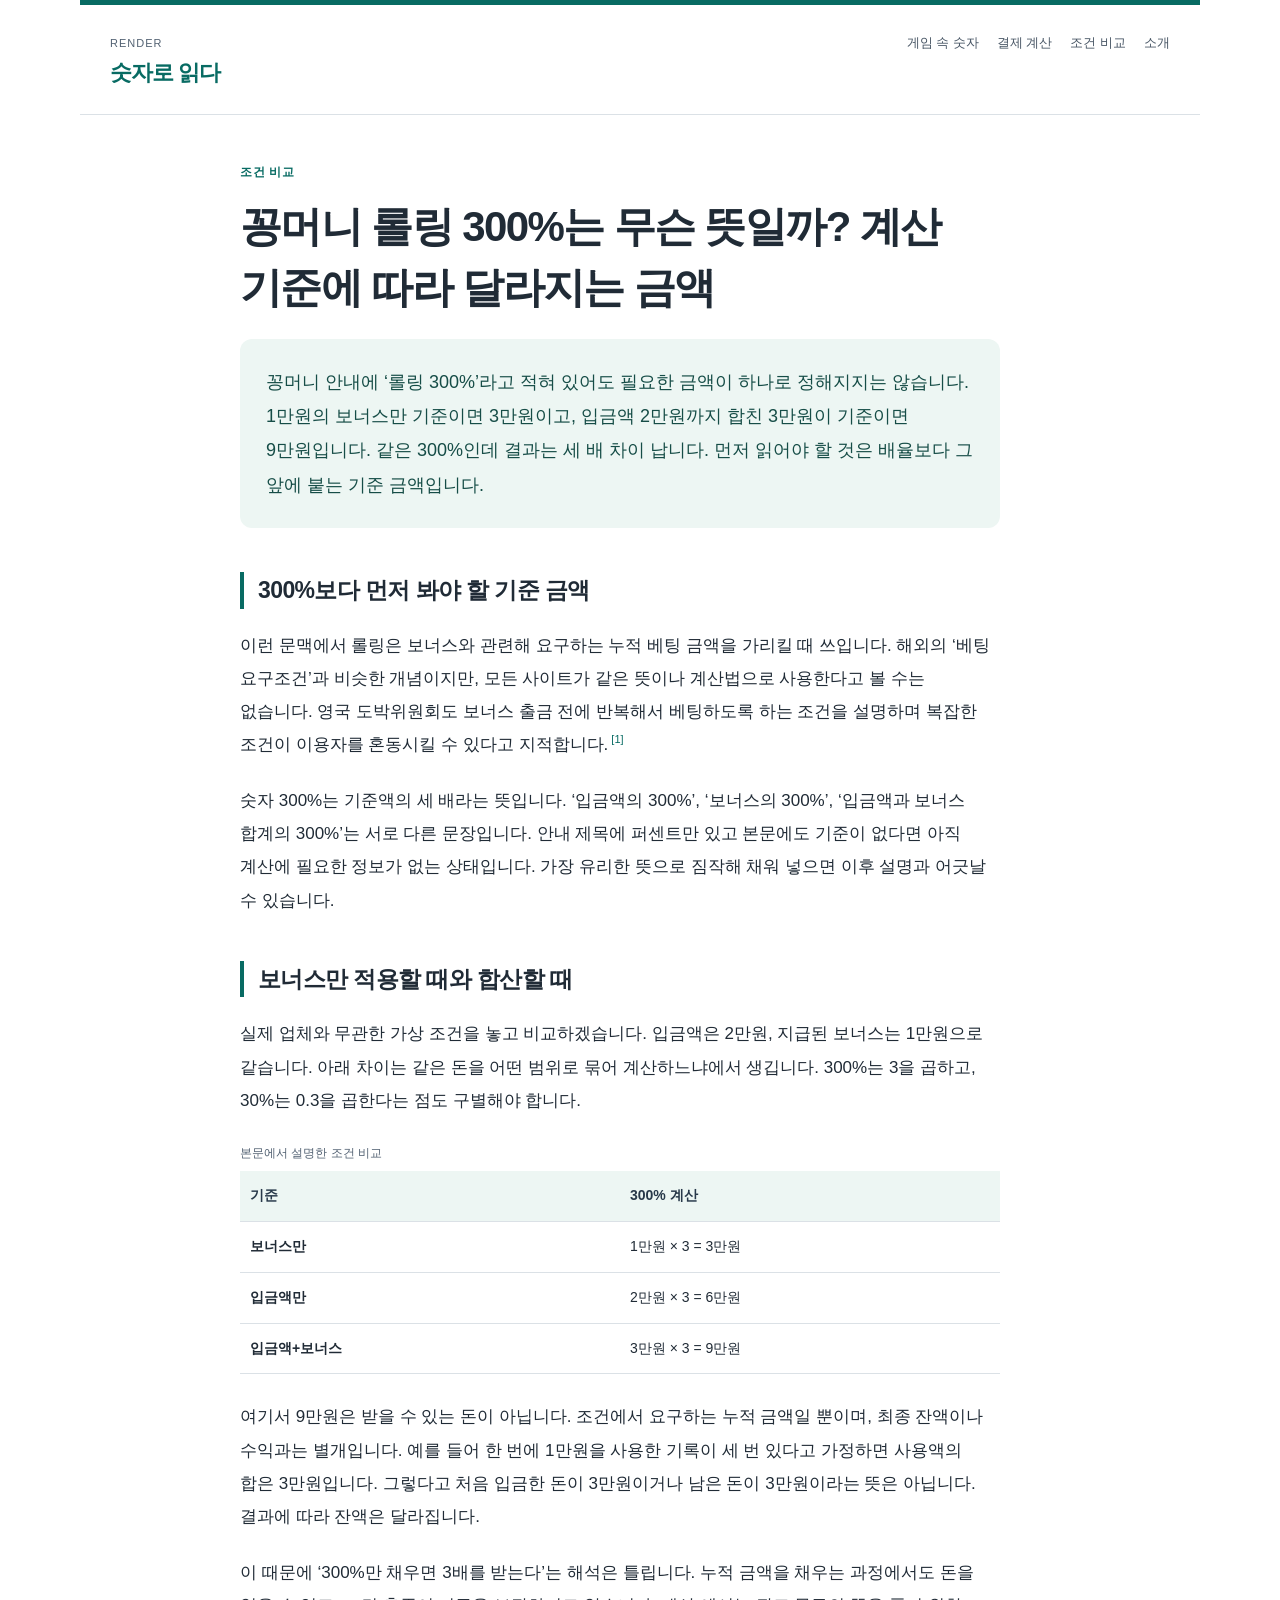
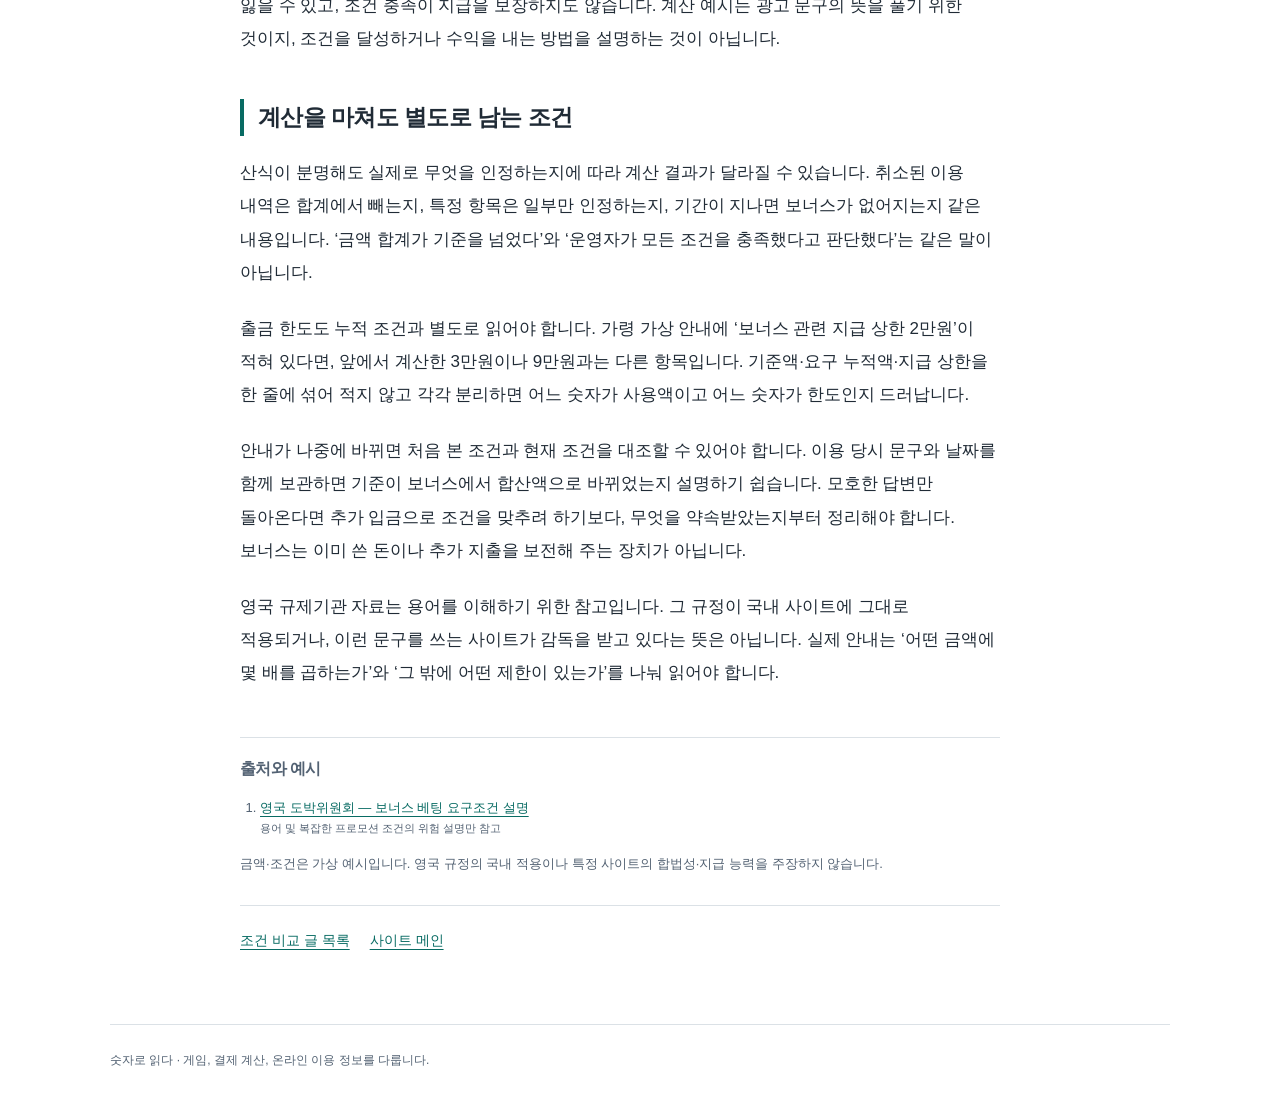
==== P016-M1-02.html @ 95b78f65 "Publish reviewed articles for Sujaro Ikda" ====
<!DOCTYPE html>

<html lang="ko"><head><meta charset="utf-8"/><meta content="width=device-width,initial-scale=1" name="viewport"/><meta content="light" name="color-scheme"/><meta content="noindex,nofollow" name="robots"/><title>꽁머니 롤링 300%는 무슨 뜻일까? 계산 기준에 따라 달라지는 금액 | 숫자로 읽다</title><meta content="보너스만 기준인지 입금액까지 포함하는지에 따라 산식이 달라진다. 누적 이용금액은 출금액이나 수익이 아니다." name="description"/><link href="style.css" rel="stylesheet"/></head><body class="P016"><header class="sitehead"><div><div class="platform">Render</div><a class="brand" href="index.html">숫자로 읽다</a></div><nav aria-label="주 메뉴"><a href="games.html">게임 속 숫자</a><a href="money.html">결제 계산</a><a href="online.html">조건 비교</a><a href="about.html">소개</a></nav></header><main class="layout"><aside class="rail"><strong>이 글에서 다룰 내용</strong><ol><li><a href="#section-1">300%보다 먼저 봐야 할 기준 금액</a></li><li><a href="#section-2">보너스만 적용할 때와 합산할 때</a></li><li><a href="#section-3">계산을 마쳐도 별도로 남는 조건</a></li></ol></aside><article class="article"><div class="eyebrow">조건 비교</div><h1>꽁머니 롤링 300%는 무슨 뜻일까? 계산 기준에 따라 달라지는 금액</h1><div class="prose"><p class="intro" data-body="">꽁머니 안내에 ‘롤링 300%’라고 적혀 있어도 필요한 금액이 하나로 정해지지는 않습니다. 1만원의 보너스만 기준이면 3만원이고, 입금액 2만원까지 합친 3만원이 기준이면 9만원입니다. 같은 300%인데 결과는 세 배 차이 납니다. 먼저 읽어야 할 것은 배율보다 그 앞에 붙는 기준 금액입니다.</p><section><h2 id="section-1">300%보다 먼저 봐야 할 기준 금액</h2><p data-body="">이런 문맥에서 롤링은 보너스와 관련해 요구하는 누적 베팅 금액을 가리킬 때 쓰입니다. 해외의 ‘베팅 요구조건’과 비슷한 개념이지만, 모든 사이트가 같은 뜻이나 계산법으로 사용한다고 볼 수는 없습니다. 영국 도박위원회도 보너스 출금 전에 반복해서 베팅하도록 하는 조건을 설명하며 복잡한 조건이 이용자를 혼동시킬 수 있다고 지적합니다.<sup><a aria-label="출처 1" href="#source-1">[1]</a></sup></p><p data-body="">숫자 300%는 기준액의 세 배라는 뜻입니다. ‘입금액의 300%’, ‘보너스의 300%’, ‘입금액과 보너스 합계의 300%’는 서로 다른 문장입니다. 안내 제목에 퍼센트만 있고 본문에도 기준이 없다면 아직 계산에 필요한 정보가 없는 상태입니다. 가장 유리한 뜻으로 짐작해 채워 넣으면 이후 설명과 어긋날 수 있습니다.</p></section><section><h2 id="section-2">보너스만 적용할 때와 합산할 때</h2><p data-body="">실제 업체와 무관한 가상 조건을 놓고 비교하겠습니다. 입금액은 2만원, 지급된 보너스는 1만원으로 같습니다. 아래 차이는 같은 돈을 어떤 범위로 묶어 계산하느냐에서 생깁니다. 300%는 3을 곱하고, 30%는 0.3을 곱한다는 점도 구별해야 합니다.</p><table><caption>본문에서 설명한 조건 비교</caption><thead><tr><th data-body="" scope="col">기준</th><th data-body="" scope="col">300% 계산</th></tr></thead><tbody><tr><td data-body="">보너스만</td><td data-body="">1만원 × 3 = 3만원</td></tr><tr><td data-body="">입금액만</td><td data-body="">2만원 × 3 = 6만원</td></tr><tr><td data-body="">입금액+보너스</td><td data-body="">3만원 × 3 = 9만원</td></tr></tbody></table><p data-body="">여기서 9만원은 받을 수 있는 돈이 아닙니다. 조건에서 요구하는 누적 금액일 뿐이며, 최종 잔액이나 수익과는 별개입니다. 예를 들어 한 번에 1만원을 사용한 기록이 세 번 있다고 가정하면 사용액의 합은 3만원입니다. 그렇다고 처음 입금한 돈이 3만원이거나 남은 돈이 3만원이라는 뜻은 아닙니다. 결과에 따라 잔액은 달라집니다.</p><p data-body="">이 때문에 ‘300%만 채우면 3배를 받는다’는 해석은 틀립니다. 누적 금액을 채우는 과정에서도 돈을 잃을 수 있고, 조건 충족이 지급을 보장하지도 않습니다. 계산 예시는 광고 문구의 뜻을 풀기 위한 것이지, 조건을 달성하거나 수익을 내는 방법을 설명하는 것이 아닙니다.</p></section><section><h2 id="section-3">계산을 마쳐도 별도로 남는 조건</h2><p data-body="">산식이 분명해도 실제로 무엇을 인정하는지에 따라 계산 결과가 달라질 수 있습니다. 취소된 이용 내역은 합계에서 빼는지, 특정 항목은 일부만 인정하는지, 기간이 지나면 보너스가 없어지는지 같은 내용입니다. ‘금액 합계가 기준을 넘었다’와 ‘운영자가 모든 조건을 충족했다고 판단했다’는 같은 말이 아닙니다.</p><p data-body="">출금 한도도 누적 조건과 별도로 읽어야 합니다. 가령 가상 안내에 ‘보너스 관련 지급 상한 2만원’이 적혀 있다면, 앞에서 계산한 3만원이나 9만원과는 다른 항목입니다. 기준액·요구 누적액·지급 상한을 한 줄에 섞어 적지 않고 각각 분리하면 어느 숫자가 사용액이고 어느 숫자가 한도인지 드러납니다.</p><p data-body="">안내가 나중에 바뀌면 처음 본 조건과 현재 조건을 대조할 수 있어야 합니다. 이용 당시 문구와 날짜를 함께 보관하면 기준이 보너스에서 합산액으로 바뀌었는지 설명하기 쉽습니다. 모호한 답변만 돌아온다면 추가 입금으로 조건을 맞추려 하기보다, 무엇을 약속받았는지부터 정리해야 합니다. 보너스는 이미 쓴 돈이나 추가 지출을 보전해 주는 장치가 아닙니다.</p><p data-body="">영국 규제기관 자료는 용어를 이해하기 위한 참고입니다. 그 규정이 국내 사이트에 그대로 적용되거나, 이런 문구를 쓰는 사이트가 감독을 받고 있다는 뜻은 아닙니다. 실제 안내는 ‘어떤 금액에 몇 배를 곱하는가’와 ‘그 밖에 어떤 제한이 있는가’를 나눠 읽어야 합니다.</p></section></div><aside class="sources"><h2>출처와 예시</h2><ol><li id="source-1"><a href="https://www.gamblingcommission.gov.uk/news/article/gambling-promotions-to-be-safer-and-simpler/">영국 도박위원회 — 보너스 베팅 요구조건 설명</a><small>용어 및 복잡한 프로모션 조건의 위험 설명만 참고</small></li></ol><p>금액·조건은 가상 예시입니다. 영국 규정의 국내 적용이나 특정 사이트의 합법성·지급 능력을 주장하지 않습니다.</p></aside><nav aria-label="글 목록" class="articlefoot"><a href="online.html">조건 비교 글 목록</a><a href="index.html">사이트 메인</a></nav></article></main><footer>숫자로 읽다 · 게임, 결제 계산, 온라인 이용 정보를 다룹니다.</footer></body></html>
---- style.css ----
:root{color-scheme:light;--ink:#202b36;--muted:#536273;--accent:#234c75;--paper:#fff;--line:#dbe1e6;--wash:#f4f6f8}
*{box-sizing:border-box}html{background:#fff;scroll-behavior:smooth}body{margin:0;background:var(--paper);color:var(--ink);font-family:"Malgun Gothic","Apple SD Gothic Neo",sans-serif;line-height:1.85;word-break:keep-all;overflow-wrap:anywhere}
a{color:var(--accent);text-underline-offset:4px}a:focus-visible{outline:3px solid var(--accent);outline-offset:4px}button,select{font:inherit} .reviewbar{padding:9px 20px;text-align:center;background:#edf1f4;color:#364454;font-size:12px;border-bottom:1px solid #dbe1e6}.reviewbar a{margin-left:12px}
.sitehead{max-width:1120px;margin:auto;padding:26px 30px 20px;display:flex;gap:20px;align-items:baseline;justify-content:space-between;border-bottom:1px solid var(--line)}.brand{font-size:22px;font-weight:800;text-decoration:none;letter-spacing:-1px}.platform{font-size:11px;letter-spacing:1px;color:var(--muted);text-transform:uppercase}.sitehead nav{display:flex;gap:18px;flex-wrap:wrap;font-size:13px}.sitehead nav a{text-decoration:none;color:#485665}
.layout{max-width:1120px;margin:0 auto;display:grid;grid-template-columns:180px minmax(0,1fr);gap:48px;padding:36px 30px 70px}.rail{padding-top:16px;font-size:13px;color:var(--muted)}.rail strong{color:var(--accent)}.rail ol{padding-left:20px}.rail li{margin:14px 0}.rail a{text-decoration:none}.article{max-width:760px;min-width:0}.eyebrow{font-size:12px;letter-spacing:.05em;font-weight:700;color:var(--accent);margin:10px 0}h1{font-size:clamp(28px,3.3vw,42px);line-height:1.45;letter-spacing:-1.6px;margin:14px 0 20px;text-wrap:pretty} .spec{font-size:12px;color:var(--muted);margin-bottom:26px}
.prose{font-size:17px;line-height:1.95}.prose p{margin:0 0 23px}.prose .intro{font-size:18px;line-height:1.9;color:#344858;margin-bottom:38px}h2{font-size:23px;line-height:1.6;letter-spacing:-.6px;margin:44px 0 20px}.prose h2:before{content:counter(section,decimal-leading-zero);counter-increment:section;display:inline-block;color:var(--accent);font-size:13px;margin-right:12px;font-family:Arial,sans-serif}.prose{counter-reset:section}
.prose sup{font-size:11px;padding-left:3px}.prose sup a{text-decoration:none}.project-link{font-weight:600}table{width:100%;table-layout:fixed;border-collapse:collapse;background:#fff;margin:26px 0;font-size:14px;line-height:1.7}caption{text-align:left;font-size:12px;color:var(--muted);margin-bottom:8px}th,td{border-bottom:1px solid var(--line);padding:13px 10px;text-align:left;vertical-align:top;overflow-wrap:anywhere}th{background:var(--wash);color:#28394a}td:first-child{font-weight:600}
.sources{border-top:1px solid var(--line);margin-top:48px;padding-top:18px;color:var(--muted);font-size:13px;line-height:1.8}.sources h2{font-size:16px;margin:0 0 14px}.sources ol{padding-left:20px}.sources li{margin-bottom:10px}.sources small{display:block}.sources p{margin:12px 0}.articlefoot{margin-top:30px;padding-top:22px;border-top:1px solid var(--line);display:flex;gap:20px;font-size:14px}footer{border-top:1px solid var(--line);max-width:1060px;margin:auto;padding:24px 0 40px;font-size:12px;color:var(--muted)}
.home{max-width:1060px;margin:auto;padding:42px 26px 70px}.homehero{max-width:760px;padding-bottom:26px}.homehero p{color:var(--muted);font-size:17px}.cards{display:grid;gap:18px}.card{display:block;padding:24px 0;border-top:1px solid var(--line);color:var(--ink);text-decoration:none}.card h2{margin:6px 0 12px;font-size:24px}.card p{margin:0;color:var(--muted)}.card .num{font-size:12px;font-weight:700;color:var(--accent)}.card:hover h2{text-decoration:underline;text-underline-offset:5px}.catlabel{font-size:12px;color:var(--accent);font-weight:bold}.reviewdetails{margin:26px 0;padding:16px 20px;border:1px solid var(--line);font-size:13px;background:#fafafa}.reviewdetails summary{cursor:pointer;font-weight:700}.about{max-width:760px}
body.P055{--paper:#faf8f3;--accent:#234c75;--wash:#f0eee7}body.P055 .sitehead{border-bottom:3px double #8d9da9}body.P055 .prose{font-family:Georgia,"Batang","바탕",serif;font-size:18px}body.P055 .prose h2{font-family:"Malgun Gothic",sans-serif}body.P055 .intro{padding:24px;background:#f1eee6;border-left:3px solid #234c75}
body.P016{--accent:#086b63;--wash:#edf6f3}body.P016 .layout{display:block;max-width:860px}body.P016 .rail{display:none}body.P016 .intro{background:#edf6f3;border-radius:12px;padding:26px;color:#164d47}body.P016 .prose h2:before{content:none}body.P016 .prose h2{border-left:4px solid var(--accent);padding-left:14px}body.P016 .cards{grid-template-columns:repeat(3,minmax(0,1fr));gap:18px}body.P016 .card{padding:22px;border:1px solid #dce9e5;border-radius:14px}body.P016 .card h2{font-size:21px}body.P016 .sitehead{border-top:5px solid var(--accent)}
body.P034{--accent:#89394c;--wash:#f9eff1}body.P034 .layout{display:block;max-width:820px;padding-top:26px}body.P034 .rail{display:none}body.P034 .article h1{font-family:Georgia,"Batang","바탕",serif;font-size:38px;font-weight:600;letter-spacing:-1.4px}body.P034 .sitehead{text-align:center;display:block;border-bottom:3px solid #89394c}body.P034 .sitehead nav{justify-content:center;margin-top:14px}body.P034 .prose h2:before{content:none}body.P034 .prose h2{font-family:Georgia,"Batang","바탕",serif;font-size:25px}body.P034 .intro{padding-bottom:26px;border-bottom:1px solid #d9bec4}body.P034 .card:first-child{background:#f9eff1;padding:28px;border:0}body.P034 .brand{font-family:Georgia,"Batang","바탕",serif;font-size:28px}
.hub{--accent:#273e59}.hub .cards{grid-template-columns:repeat(3,minmax(0,1fr))}.hub .card{border:1px solid var(--line);padding:24px;border-radius:12px}.hub .card h2{font-size:22px}.hub .card ol{padding-left:20px;font-size:14px}.hub .card li{margin:14px 0}.hub .card a{text-decoration:none}.hub .card a:hover{text-decoration:underline}
@media(max-width:700px){.sitehead{padding:20px 18px;display:block}.sitehead nav{gap:14px;margin-top:10px}.layout{display:block;padding:20px 20px 48px}.rail{display:none}.prose{font-size:16px;line-height:1.95}.prose .intro{font-size:17px}h1{font-size:29px;letter-spacing:-1px}h2{font-size:22px;margin-top:36px}.home{padding:24px 20px 45px}.homehero{padding-bottom:14px}body.P016 .cards,.hub .cards{grid-template-columns:1fr}body.P034 .article h1{font-size:29px}.prose table{font-size:13px}th,td{padding:10px 7px}body.P055 .prose{font-size:17px}body.P055 .intro,body.P016 .intro{padding:18px}footer{padding:20px}.reviewbar{font-size:11px}.sources{overflow-wrap:anywhere}body.P034 .sitehead nav{font-size:12px;gap:14px}}
@media print{.reviewbar,.rail,.sitehead nav,.articlefoot,.reviewdetails{display:none}.layout{display:block;padding:0}.prose{font-size:12pt}.sitehead{padding:0 0 12px}.article{max-width:none}a{color:inherit}body{background:#fff!important}}
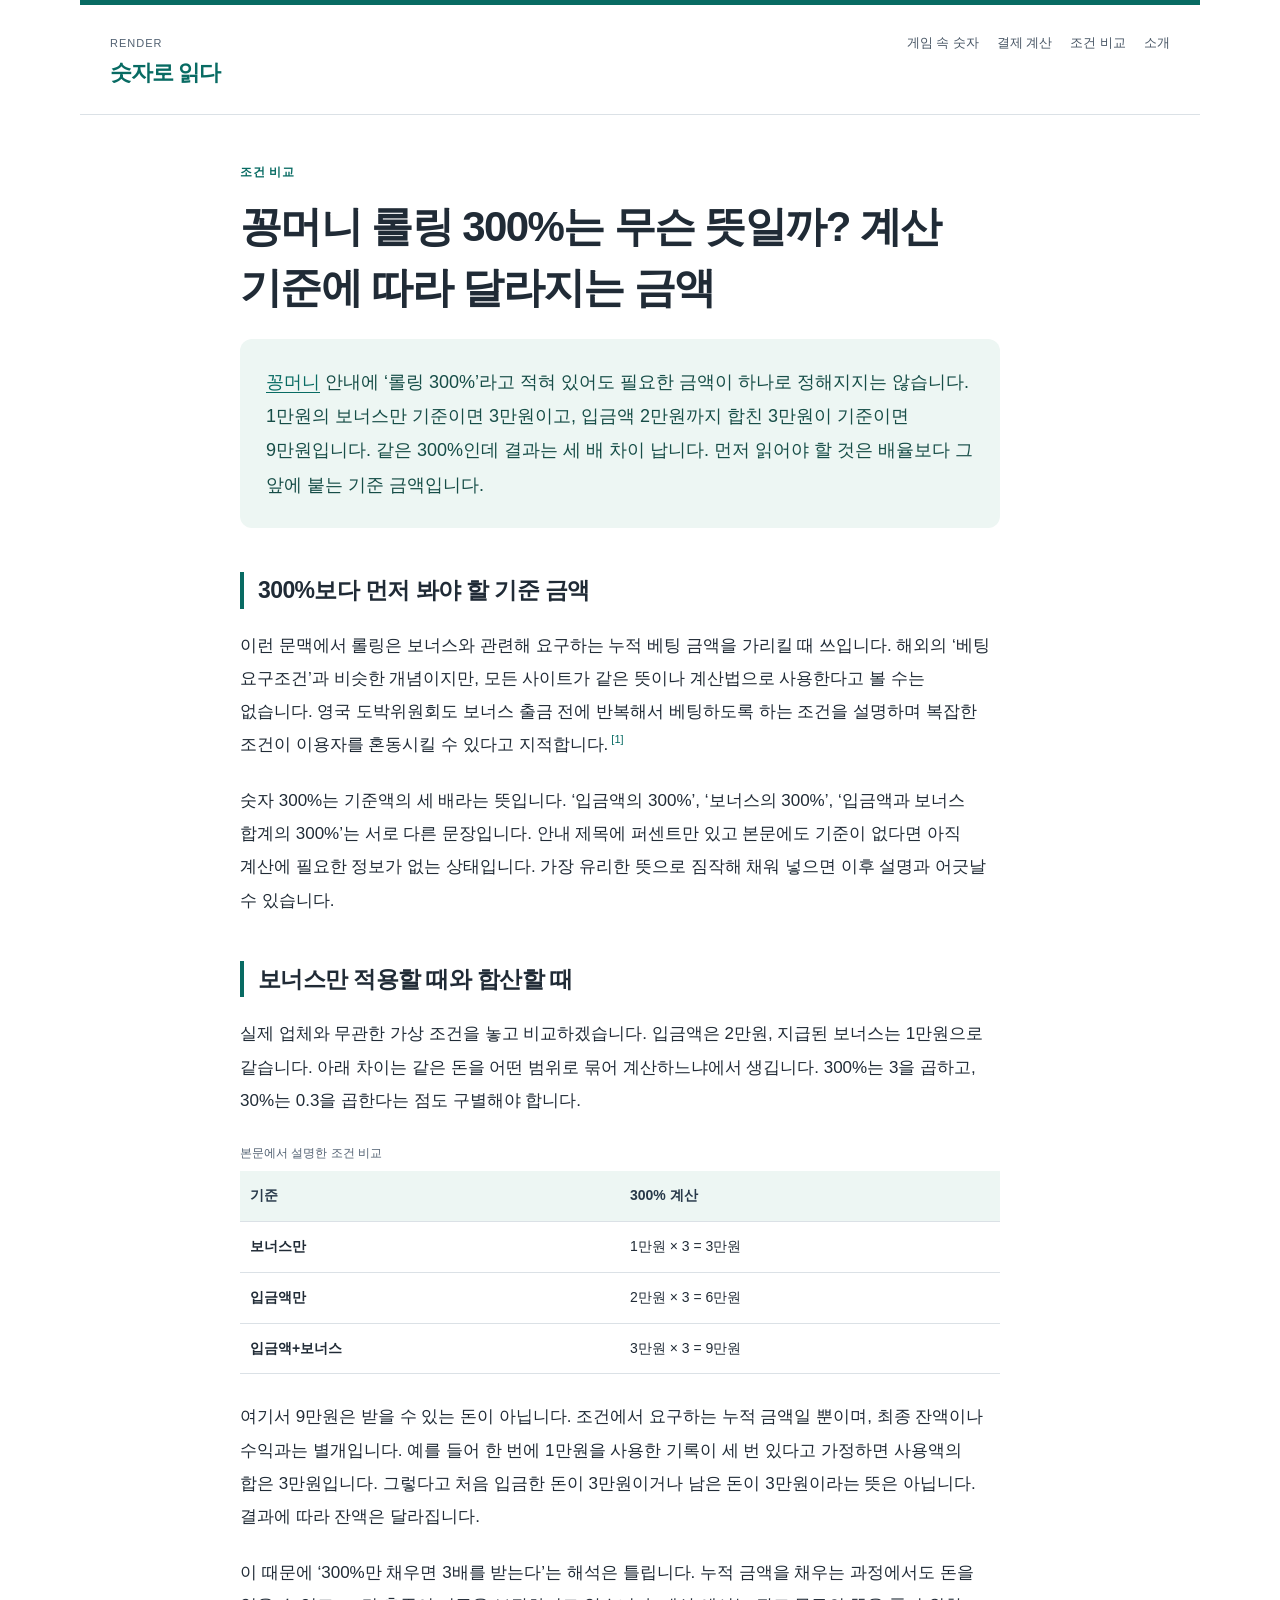
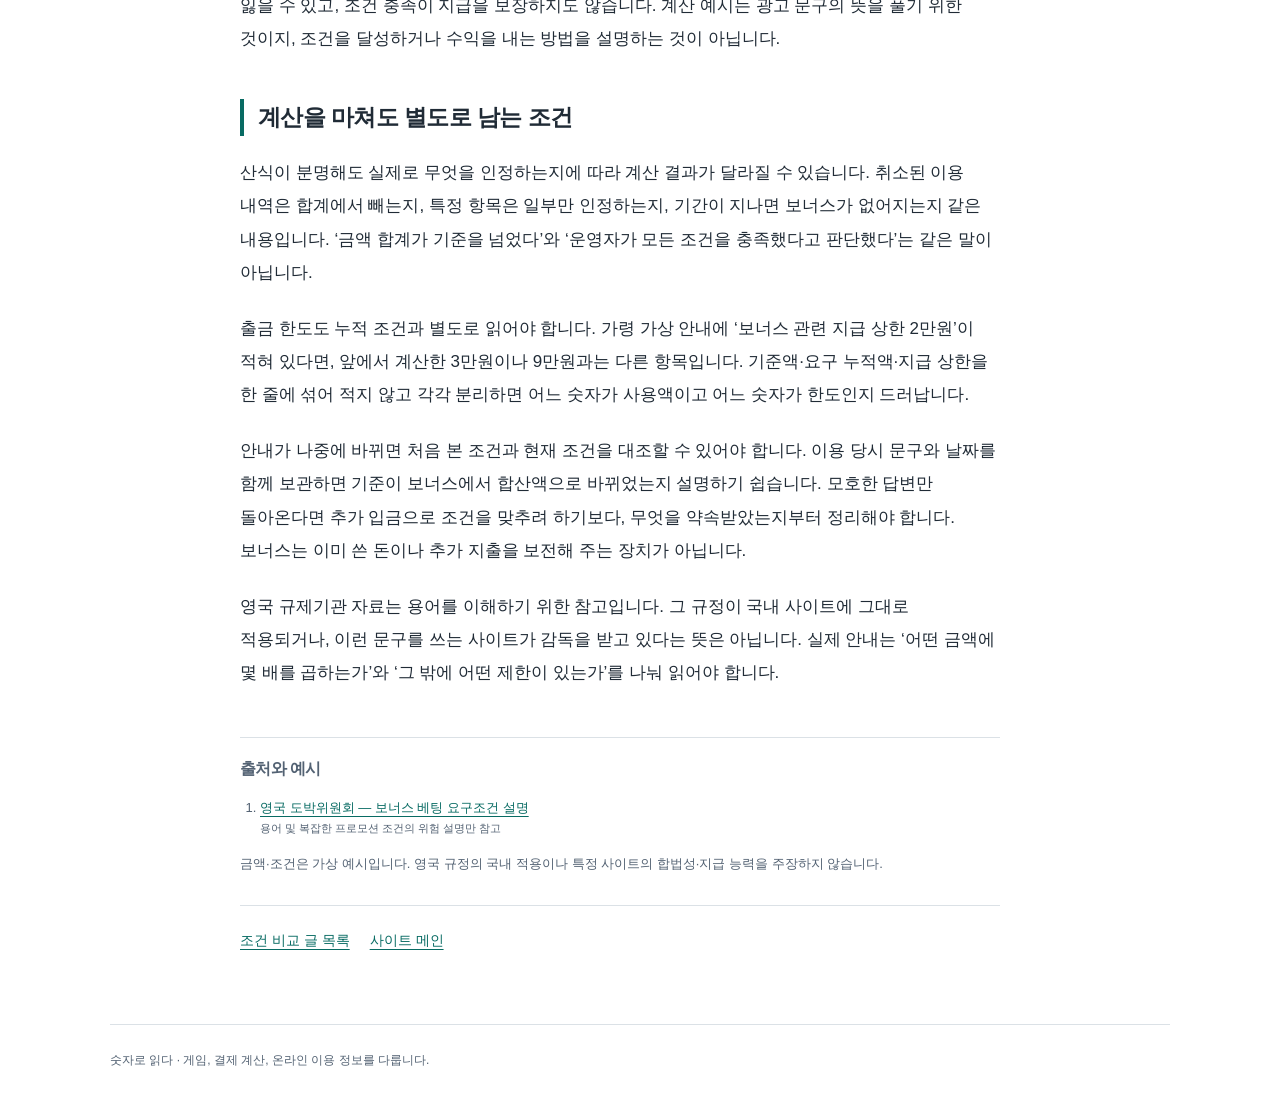
==== commit 7391f047: "Add contextual links to two reviewed articles" ====
--- a/P016-M1-02.html
+++ b/P016-M1-02.html
@@ -1,3 +1,3 @@
 <!DOCTYPE html>
 
-<html lang="ko"><head><meta charset="utf-8"/><meta content="width=device-width,initial-scale=1" name="viewport"/><meta content="light" name="color-scheme"/><meta content="noindex,nofollow" name="robots"/><title>꽁머니 롤링 300%는 무슨 뜻일까? 계산 기준에 따라 달라지는 금액 | 숫자로 읽다</title><meta content="보너스만 기준인지 입금액까지 포함하는지에 따라 산식이 달라진다. 누적 이용금액은 출금액이나 수익이 아니다." name="description"/><link href="style.css" rel="stylesheet"/></head><body class="P016"><header class="sitehead"><div><div class="platform">Render</div><a class="brand" href="index.html">숫자로 읽다</a></div><nav aria-label="주 메뉴"><a href="games.html">게임 속 숫자</a><a href="money.html">결제 계산</a><a href="online.html">조건 비교</a><a href="about.html">소개</a></nav></header><main class="layout"><aside class="rail"><strong>이 글에서 다룰 내용</strong><ol><li><a href="#section-1">300%보다 먼저 봐야 할 기준 금액</a></li><li><a href="#section-2">보너스만 적용할 때와 합산할 때</a></li><li><a href="#section-3">계산을 마쳐도 별도로 남는 조건</a></li></ol></aside><article class="article"><div class="eyebrow">조건 비교</div><h1>꽁머니 롤링 300%는 무슨 뜻일까? 계산 기준에 따라 달라지는 금액</h1><div class="prose"><p class="intro" data-body="">꽁머니 안내에 ‘롤링 300%’라고 적혀 있어도 필요한 금액이 하나로 정해지지는 않습니다. 1만원의 보너스만 기준이면 3만원이고, 입금액 2만원까지 합친 3만원이 기준이면 9만원입니다. 같은 300%인데 결과는 세 배 차이 납니다. 먼저 읽어야 할 것은 배율보다 그 앞에 붙는 기준 금액입니다.</p><section><h2 id="section-1">300%보다 먼저 봐야 할 기준 금액</h2><p data-body="">이런 문맥에서 롤링은 보너스와 관련해 요구하는 누적 베팅 금액을 가리킬 때 쓰입니다. 해외의 ‘베팅 요구조건’과 비슷한 개념이지만, 모든 사이트가 같은 뜻이나 계산법으로 사용한다고 볼 수는 없습니다. 영국 도박위원회도 보너스 출금 전에 반복해서 베팅하도록 하는 조건을 설명하며 복잡한 조건이 이용자를 혼동시킬 수 있다고 지적합니다.<sup><a aria-label="출처 1" href="#source-1">[1]</a></sup></p><p data-body="">숫자 300%는 기준액의 세 배라는 뜻입니다. ‘입금액의 300%’, ‘보너스의 300%’, ‘입금액과 보너스 합계의 300%’는 서로 다른 문장입니다. 안내 제목에 퍼센트만 있고 본문에도 기준이 없다면 아직 계산에 필요한 정보가 없는 상태입니다. 가장 유리한 뜻으로 짐작해 채워 넣으면 이후 설명과 어긋날 수 있습니다.</p></section><section><h2 id="section-2">보너스만 적용할 때와 합산할 때</h2><p data-body="">실제 업체와 무관한 가상 조건을 놓고 비교하겠습니다. 입금액은 2만원, 지급된 보너스는 1만원으로 같습니다. 아래 차이는 같은 돈을 어떤 범위로 묶어 계산하느냐에서 생깁니다. 300%는 3을 곱하고, 30%는 0.3을 곱한다는 점도 구별해야 합니다.</p><table><caption>본문에서 설명한 조건 비교</caption><thead><tr><th data-body="" scope="col">기준</th><th data-body="" scope="col">300% 계산</th></tr></thead><tbody><tr><td data-body="">보너스만</td><td data-body="">1만원 × 3 = 3만원</td></tr><tr><td data-body="">입금액만</td><td data-body="">2만원 × 3 = 6만원</td></tr><tr><td data-body="">입금액+보너스</td><td data-body="">3만원 × 3 = 9만원</td></tr></tbody></table><p data-body="">여기서 9만원은 받을 수 있는 돈이 아닙니다. 조건에서 요구하는 누적 금액일 뿐이며, 최종 잔액이나 수익과는 별개입니다. 예를 들어 한 번에 1만원을 사용한 기록이 세 번 있다고 가정하면 사용액의 합은 3만원입니다. 그렇다고 처음 입금한 돈이 3만원이거나 남은 돈이 3만원이라는 뜻은 아닙니다. 결과에 따라 잔액은 달라집니다.</p><p data-body="">이 때문에 ‘300%만 채우면 3배를 받는다’는 해석은 틀립니다. 누적 금액을 채우는 과정에서도 돈을 잃을 수 있고, 조건 충족이 지급을 보장하지도 않습니다. 계산 예시는 광고 문구의 뜻을 풀기 위한 것이지, 조건을 달성하거나 수익을 내는 방법을 설명하는 것이 아닙니다.</p></section><section><h2 id="section-3">계산을 마쳐도 별도로 남는 조건</h2><p data-body="">산식이 분명해도 실제로 무엇을 인정하는지에 따라 계산 결과가 달라질 수 있습니다. 취소된 이용 내역은 합계에서 빼는지, 특정 항목은 일부만 인정하는지, 기간이 지나면 보너스가 없어지는지 같은 내용입니다. ‘금액 합계가 기준을 넘었다’와 ‘운영자가 모든 조건을 충족했다고 판단했다’는 같은 말이 아닙니다.</p><p data-body="">출금 한도도 누적 조건과 별도로 읽어야 합니다. 가령 가상 안내에 ‘보너스 관련 지급 상한 2만원’이 적혀 있다면, 앞에서 계산한 3만원이나 9만원과는 다른 항목입니다. 기준액·요구 누적액·지급 상한을 한 줄에 섞어 적지 않고 각각 분리하면 어느 숫자가 사용액이고 어느 숫자가 한도인지 드러납니다.</p><p data-body="">안내가 나중에 바뀌면 처음 본 조건과 현재 조건을 대조할 수 있어야 합니다. 이용 당시 문구와 날짜를 함께 보관하면 기준이 보너스에서 합산액으로 바뀌었는지 설명하기 쉽습니다. 모호한 답변만 돌아온다면 추가 입금으로 조건을 맞추려 하기보다, 무엇을 약속받았는지부터 정리해야 합니다. 보너스는 이미 쓴 돈이나 추가 지출을 보전해 주는 장치가 아닙니다.</p><p data-body="">영국 규제기관 자료는 용어를 이해하기 위한 참고입니다. 그 규정이 국내 사이트에 그대로 적용되거나, 이런 문구를 쓰는 사이트가 감독을 받고 있다는 뜻은 아닙니다. 실제 안내는 ‘어떤 금액에 몇 배를 곱하는가’와 ‘그 밖에 어떤 제한이 있는가’를 나눠 읽어야 합니다.</p></section></div><aside class="sources"><h2>출처와 예시</h2><ol><li id="source-1"><a href="https://www.gamblingcommission.gov.uk/news/article/gambling-promotions-to-be-safer-and-simpler/">영국 도박위원회 — 보너스 베팅 요구조건 설명</a><small>용어 및 복잡한 프로모션 조건의 위험 설명만 참고</small></li></ol><p>금액·조건은 가상 예시입니다. 영국 규정의 국내 적용이나 특정 사이트의 합법성·지급 능력을 주장하지 않습니다.</p></aside><nav aria-label="글 목록" class="articlefoot"><a href="online.html">조건 비교 글 목록</a><a href="index.html">사이트 메인</a></nav></article></main><footer>숫자로 읽다 · 게임, 결제 계산, 온라인 이용 정보를 다룹니다.</footer></body></html>+<html lang="ko"><head><meta charset="utf-8"/><meta content="width=device-width,initial-scale=1" name="viewport"/><meta content="light" name="color-scheme"/><meta content="noindex,nofollow" name="robots"/><title>꽁머니 롤링 300%는 무슨 뜻일까? 계산 기준에 따라 달라지는 금액 | 숫자로 읽다</title><meta content="보너스만 기준인지 입금액까지 포함하는지에 따라 산식이 달라진다. 누적 이용금액은 출금액이나 수익이 아니다." name="description"/><link href="style.css" rel="stylesheet"/></head><body class="P016"><header class="sitehead"><div><div class="platform">Render</div><a class="brand" href="index.html">숫자로 읽다</a></div><nav aria-label="주 메뉴"><a href="games.html">게임 속 숫자</a><a href="money.html">결제 계산</a><a href="online.html">조건 비교</a><a href="about.html">소개</a></nav></header><main class="layout"><aside class="rail"><strong>이 글에서 다룰 내용</strong><ol><li><a href="#section-1">300%보다 먼저 봐야 할 기준 금액</a></li><li><a href="#section-2">보너스만 적용할 때와 합산할 때</a></li><li><a href="#section-3">계산을 마쳐도 별도로 남는 조건</a></li></ol></aside><article class="article"><div class="eyebrow">조건 비교</div><h1>꽁머니 롤링 300%는 무슨 뜻일까? 계산 기준에 따라 달라지는 금액</h1><div class="prose"><p class="intro" data-body=""><a href="https://mt-challenge.com/">꽁머니</a> 안내에 ‘롤링 300%’라고 적혀 있어도 필요한 금액이 하나로 정해지지는 않습니다. 1만원의 보너스만 기준이면 3만원이고, 입금액 2만원까지 합친 3만원이 기준이면 9만원입니다. 같은 300%인데 결과는 세 배 차이 납니다. 먼저 읽어야 할 것은 배율보다 그 앞에 붙는 기준 금액입니다.</p><section><h2 id="section-1">300%보다 먼저 봐야 할 기준 금액</h2><p data-body="">이런 문맥에서 롤링은 보너스와 관련해 요구하는 누적 베팅 금액을 가리킬 때 쓰입니다. 해외의 ‘베팅 요구조건’과 비슷한 개념이지만, 모든 사이트가 같은 뜻이나 계산법으로 사용한다고 볼 수는 없습니다. 영국 도박위원회도 보너스 출금 전에 반복해서 베팅하도록 하는 조건을 설명하며 복잡한 조건이 이용자를 혼동시킬 수 있다고 지적합니다.<sup><a aria-label="출처 1" href="#source-1">[1]</a></sup></p><p data-body="">숫자 300%는 기준액의 세 배라는 뜻입니다. ‘입금액의 300%’, ‘보너스의 300%’, ‘입금액과 보너스 합계의 300%’는 서로 다른 문장입니다. 안내 제목에 퍼센트만 있고 본문에도 기준이 없다면 아직 계산에 필요한 정보가 없는 상태입니다. 가장 유리한 뜻으로 짐작해 채워 넣으면 이후 설명과 어긋날 수 있습니다.</p></section><section><h2 id="section-2">보너스만 적용할 때와 합산할 때</h2><p data-body="">실제 업체와 무관한 가상 조건을 놓고 비교하겠습니다. 입금액은 2만원, 지급된 보너스는 1만원으로 같습니다. 아래 차이는 같은 돈을 어떤 범위로 묶어 계산하느냐에서 생깁니다. 300%는 3을 곱하고, 30%는 0.3을 곱한다는 점도 구별해야 합니다.</p><table><caption>본문에서 설명한 조건 비교</caption><thead><tr><th data-body="" scope="col">기준</th><th data-body="" scope="col">300% 계산</th></tr></thead><tbody><tr><td data-body="">보너스만</td><td data-body="">1만원 × 3 = 3만원</td></tr><tr><td data-body="">입금액만</td><td data-body="">2만원 × 3 = 6만원</td></tr><tr><td data-body="">입금액+보너스</td><td data-body="">3만원 × 3 = 9만원</td></tr></tbody></table><p data-body="">여기서 9만원은 받을 수 있는 돈이 아닙니다. 조건에서 요구하는 누적 금액일 뿐이며, 최종 잔액이나 수익과는 별개입니다. 예를 들어 한 번에 1만원을 사용한 기록이 세 번 있다고 가정하면 사용액의 합은 3만원입니다. 그렇다고 처음 입금한 돈이 3만원이거나 남은 돈이 3만원이라는 뜻은 아닙니다. 결과에 따라 잔액은 달라집니다.</p><p data-body="">이 때문에 ‘300%만 채우면 3배를 받는다’는 해석은 틀립니다. 누적 금액을 채우는 과정에서도 돈을 잃을 수 있고, 조건 충족이 지급을 보장하지도 않습니다. 계산 예시는 광고 문구의 뜻을 풀기 위한 것이지, 조건을 달성하거나 수익을 내는 방법을 설명하는 것이 아닙니다.</p></section><section><h2 id="section-3">계산을 마쳐도 별도로 남는 조건</h2><p data-body="">산식이 분명해도 실제로 무엇을 인정하는지에 따라 계산 결과가 달라질 수 있습니다. 취소된 이용 내역은 합계에서 빼는지, 특정 항목은 일부만 인정하는지, 기간이 지나면 보너스가 없어지는지 같은 내용입니다. ‘금액 합계가 기준을 넘었다’와 ‘운영자가 모든 조건을 충족했다고 판단했다’는 같은 말이 아닙니다.</p><p data-body="">출금 한도도 누적 조건과 별도로 읽어야 합니다. 가령 가상 안내에 ‘보너스 관련 지급 상한 2만원’이 적혀 있다면, 앞에서 계산한 3만원이나 9만원과는 다른 항목입니다. 기준액·요구 누적액·지급 상한을 한 줄에 섞어 적지 않고 각각 분리하면 어느 숫자가 사용액이고 어느 숫자가 한도인지 드러납니다.</p><p data-body="">안내가 나중에 바뀌면 처음 본 조건과 현재 조건을 대조할 수 있어야 합니다. 이용 당시 문구와 날짜를 함께 보관하면 기준이 보너스에서 합산액으로 바뀌었는지 설명하기 쉽습니다. 모호한 답변만 돌아온다면 추가 입금으로 조건을 맞추려 하기보다, 무엇을 약속받았는지부터 정리해야 합니다. 보너스는 이미 쓴 돈이나 추가 지출을 보전해 주는 장치가 아닙니다.</p><p data-body="">영국 규제기관 자료는 용어를 이해하기 위한 참고입니다. 그 규정이 국내 사이트에 그대로 적용되거나, 이런 문구를 쓰는 사이트가 감독을 받고 있다는 뜻은 아닙니다. 실제 안내는 ‘어떤 금액에 몇 배를 곱하는가’와 ‘그 밖에 어떤 제한이 있는가’를 나눠 읽어야 합니다.</p></section></div><aside class="sources"><h2>출처와 예시</h2><ol><li id="source-1"><a href="https://www.gamblingcommission.gov.uk/news/article/gambling-promotions-to-be-safer-and-simpler/">영국 도박위원회 — 보너스 베팅 요구조건 설명</a><small>용어 및 복잡한 프로모션 조건의 위험 설명만 참고</small></li></ol><p>금액·조건은 가상 예시입니다. 영국 규정의 국내 적용이나 특정 사이트의 합법성·지급 능력을 주장하지 않습니다.</p></aside><nav aria-label="글 목록" class="articlefoot"><a href="online.html">조건 비교 글 목록</a><a href="index.html">사이트 메인</a></nav></article></main><footer>숫자로 읽다 · 게임, 결제 계산, 온라인 이용 정보를 다룹니다.</footer></body></html>
